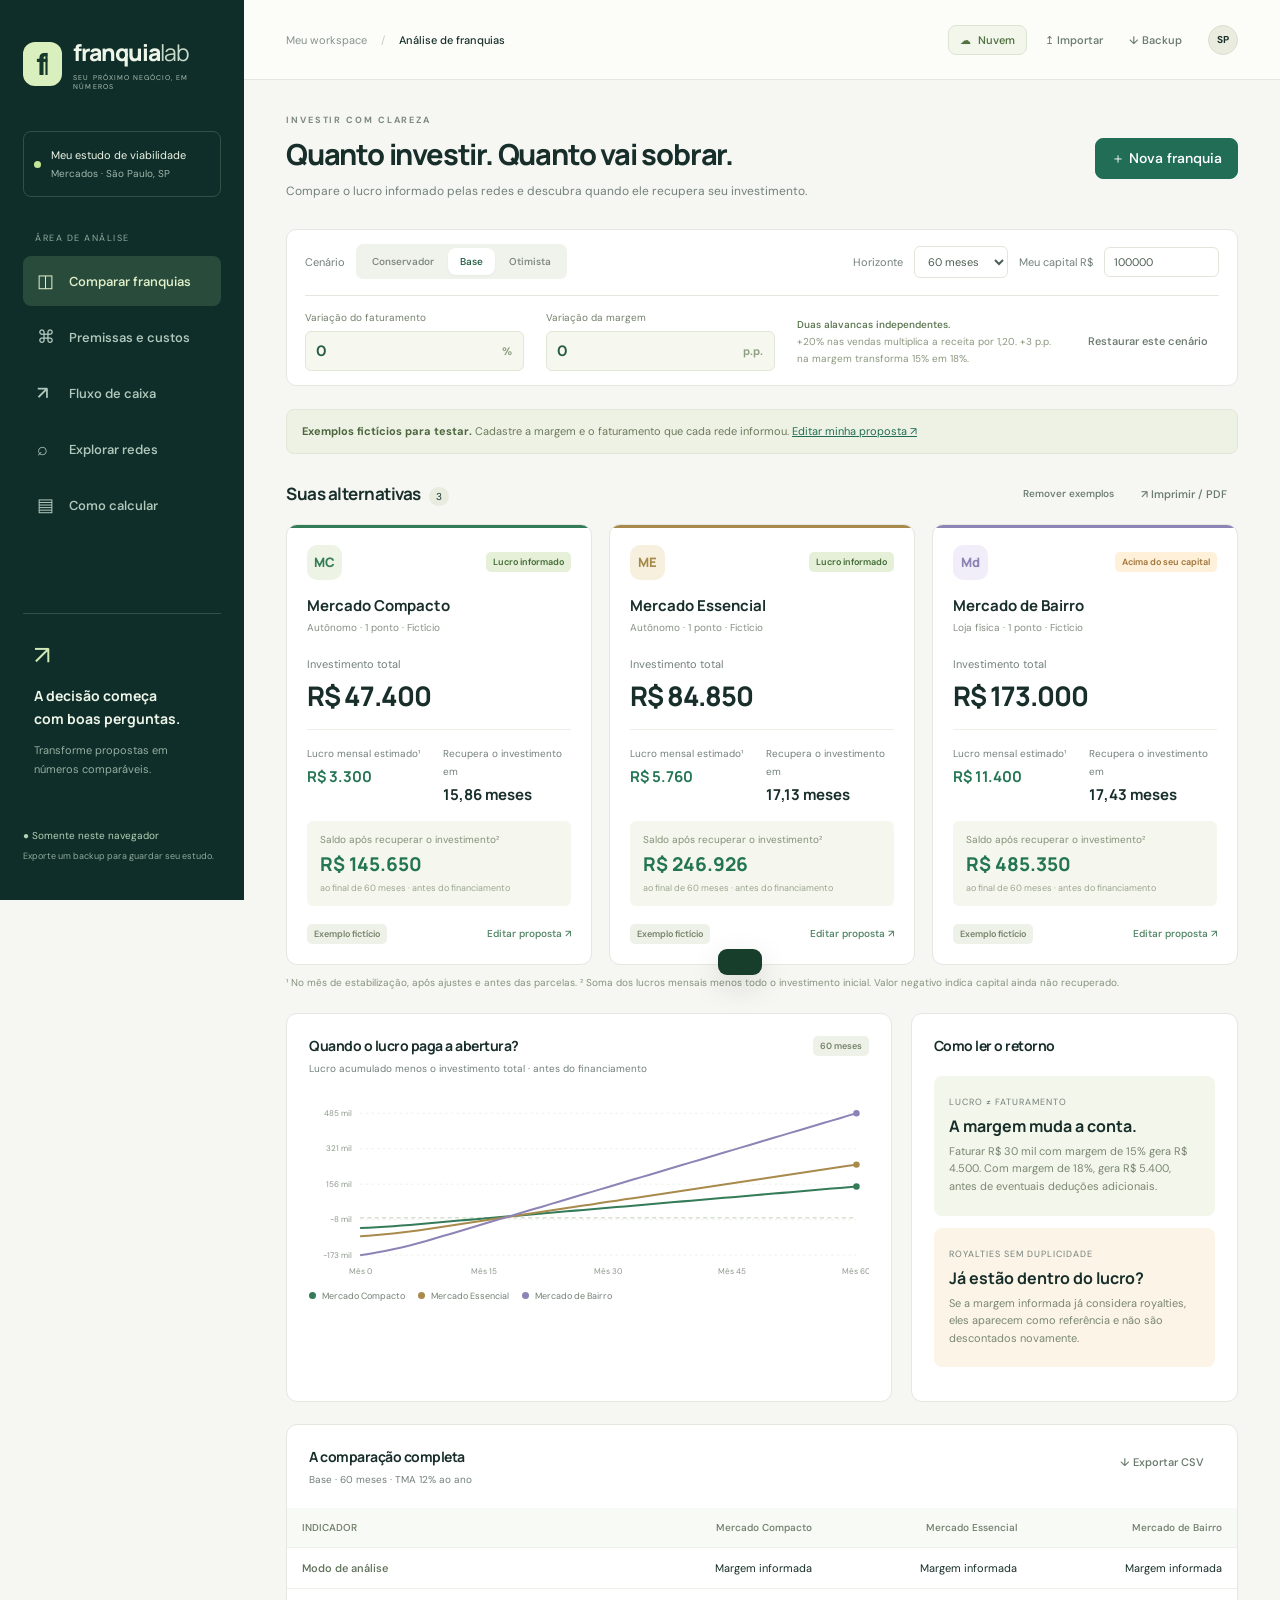
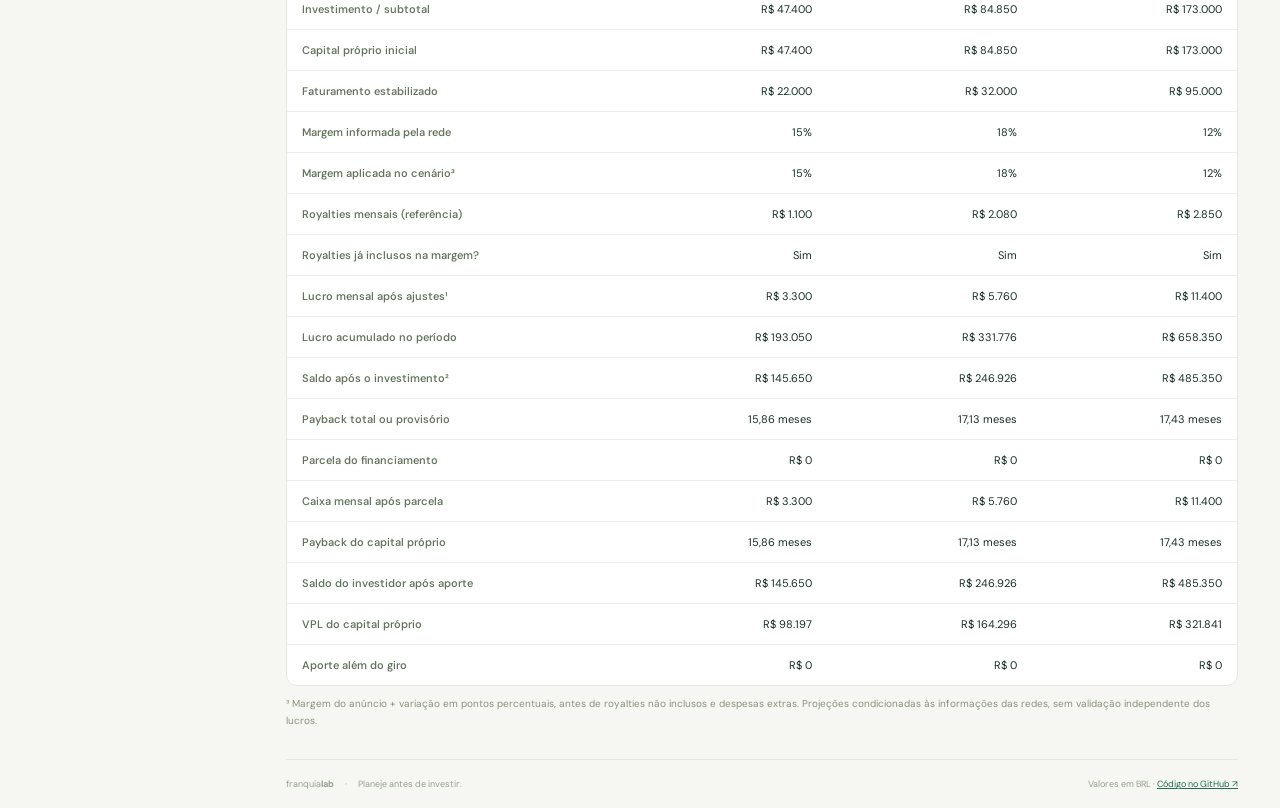
==== public/index.html @ fd600517 "Publica Franquia Lab com Pages nativo e nuvem integrada" ====
<!doctype html>
<html lang="pt-BR"><head><meta charset="utf-8"><meta name="viewport" content="width=device-width,initial-scale=1"><meta name="theme-color" content="#102c28"><meta name="description" content="Compare franquias de mercados, modele seus custos e projete o retorno do investimento."><title>Franquia Lab — Decida com números</title><link rel="stylesheet" href="style.css?v=ae1a8b8a9cb2"><link rel="stylesheet" href="cloud.css?v=9061703da3cc"></head>
<body><aside class="sidebar"><a class="brand" href="#" aria-label="Franquia Lab início"><span class="brand-icon">f<span>l</span></span><span>franquia<span class="light">lab</span><small>SEU PRÓXIMO NEGÓCIO, EM NÚMEROS</small></span></a><div class="workspace"><span class="location-dot"></span><div>Meu estudo de viabilidade<small>Mercados · São Paulo, SP</small></div></div><div class="nav-label">ÁREA DE ANÁLISE</div><nav id="nav"></nav><div class="side-bottom"><div class="side-note"><span>↗</span><strong>A decisão começa<br>com boas perguntas.</strong><p>Transforme propostas em números comparáveis.</p></div><span class="local-status">● Dados salvos neste navegador</span><small>Exporte um backup para guardar seu estudo.</small></div></aside>
<div class="main-wrap"><header class="topbar"><div><span class="crumb">Meu workspace</span><span class="slash">/</span><strong>Análise de franquias</strong></div><div class="top-actions"><button id="cloud-button" data-cloud-action="show" class="quiet cloud-button"><span class="cloud-dot">☁</span> Nuvem</button><button data-action="import" class="quiet">↥ Importar</button><button data-action="backup" class="quiet">↓ Backup</button><span class="avatar">SP</span></div></header><main><div id="app"></div><footer><span>franquia<strong>lab</strong> <span class="footer-dot">·</span> Planeje antes de investir.</span><span>Valores em BRL · <a href="https://github.com/Dcadv789/franquia-lab" target="_blank" rel="noopener noreferrer">Código no GitHub ↗</a></span></footer></main></div><div id="toast" role="status"></div><input type="file" id="import-file" accept="application/json,.json" hidden><dialog id="confirm-dialog"><h2 id="dialog-title"></h2><p id="dialog-message"></p><div class="button-row"><button id="cancel-dialog">Cancelar</button><button class="danger" id="accept-dialog">Confirmar</button></div></dialog><dialog id="cloud-dialog"></dialog><script src="model.js?v=4493755562d6"></script><script src="site-config.js?v=e72fd173c5f7"></script><script src="cloud-crypto.js?v=d595e5fbd946"></script><script src="cloud-store.js?v=f96e7a22bbcd"></script><script src="app.js?v=69f5114ef2f7"></script><script src="cloud-ui.js?v=51817f9fde6a"></script></body></html>
---- public/style.css ----
@import url('https://fonts.googleapis.com/css2?family=DM+Sans:wght@400;450;500;550;600;650;700&family=Manrope:wght@400;500;600;650;700;750;800&display=swap');
:root{--ink:#182e2a;--muted:#73807b;--green:#216d55;--mint:#d9efbe;--line:#e3e8e1;--paper:#f6f7f2;--red:#b24f40;--orange:#b38344;--purple:#8d83b5}*{box-sizing:border-box}body{margin:0;background:var(--paper);color:var(--ink);font:14px 'DM Sans',sans-serif}button,input,select,textarea{font:inherit}button,a,input,select,textarea{-webkit-tap-highlight-color:transparent}button{cursor:pointer;background:white;border:1px solid var(--line);padding:10px 15px;border-radius:8px;color:var(--ink);font-weight:550;transition:background .15s,transform .15s}button:hover{background:#eff3eb}button:active{transform:translateY(1px)}button:focus-visible,a:focus-visible,input:focus-visible,select:focus-visible,textarea:focus-visible{outline:3px solid #8dbda0;outline-offset:3px}a{color:var(--green)}.sidebar{position:fixed;inset:0 auto 0 0;width:244px;background:#102e29;color:#edf4e8;padding:36px 23px;display:flex;flex-direction:column;z-index:20}.brand{display:flex;align-items:center;gap:11px;color:inherit;text-decoration:none;font-family:Manrope,sans-serif;font-size:23px;font-weight:800;letter-spacing:-1px}.brand .light{font-weight:400;color:#c8dbca}.brand-icon{font-size:30px;background:var(--mint);color:#16392b;line-height:43px;text-align:center;width:42px;height:44px;border-radius:12px;letter-spacing:-5px;padding-right:4px}.brand-icon span{font-weight:400}.brand small{font:7px 'DM Sans',sans-serif;letter-spacing:1.05px;display:block;margin-top:5px;color:#aac2b6}.workspace{display:flex;gap:10px;align-items:center;border:1px solid #315046;padding:16px 10px;border-radius:8px;font-size:11px;margin:40px 0 35px}.workspace small{display:block;color:#9fb6ac;font-size:10px;margin-top:5px}.location-dot{background:#c3e797;border-radius:50%;width:7px;height:7px}.nav-label{font-size:9px;color:#90aca0;letter-spacing:1.5px;margin:0 12px 12px}nav{display:grid;gap:6px}nav button{background:transparent;border:0;color:#b1c8bc;text-align:left;display:flex;align-items:center;gap:12px;padding:13px 14px;font-size:13px}nav button.active{background:#284b3c;color:#e1f0c8}nav button:hover{background:#24473b}nav button span{font-size:18px;width:20px}.side-bottom{margin-top:auto}.side-note{border-top:1px solid #315046;padding:24px 11px}.side-note>span{display:block;font-size:26px;color:#d4eab6;margin-bottom:12px}.side-note strong{font-family:Manrope,sans-serif;line-height:1.65;font-size:14px}.side-note p{color:#94afa1;line-height:1.7;font-size:11px}.local-status{font-size:10px;color:#b5d2b6;display:block;margin-top:15px}.side-bottom>small{display:block;font-size:9px;color:#8eaa9b;line-height:1.7;margin-top:7px}.main-wrap{margin-left:244px}.topbar{height:80px;background:#fcfdf9;border-bottom:1px solid var(--line);display:flex;align-items:center;justify-content:space-between;padding:0 42px;font-size:11px}.crumb{color:#86918b}.slash{margin:0 14px;color:#c2cbc2}.topbar strong{font-weight:500}.top-actions{display:flex;gap:10px;align-items:center}.quiet{background:transparent;border:0;padding:8px;font-size:11px;color:#6b7b70}.avatar{margin-left:8px;background:#e9ecdf;border:1px solid #d9dfd0;border-radius:50%;width:30px;height:30px;display:grid;place-items:center;font-size:10px;font-weight:700}main{padding:34px 42px 18px;max-width:1600px;margin:auto}.eyebrow{text-transform:uppercase;letter-spacing:1.9px;font-size:9px;font-weight:700;color:#7c8a7e;margin-bottom:10px}.page-heading{display:flex;justify-content:space-between;align-items:center;gap:20px;margin-bottom:27px}h1{font:750 29px/1.25 Manrope,sans-serif;letter-spacing:-1.2px;margin:0 0 10px}h2{font:700 17px/1.4 Manrope,sans-serif;letter-spacing:-.5px;margin:0}h3{font:700 15px/1.4 Manrope,sans-serif;margin:0}p{line-height:1.65}.page-heading p{color:var(--muted);margin:0;font-size:12px}.primary{background:#216d55;color:white;border-color:#216d55}.primary:hover{background:#175940}.button-row{display:flex;gap:8px;align-items:center;flex-wrap:wrap}.small{font-size:11px;padding:8px 11px}.toolbar{display:flex;justify-content:space-between;align-items:center;padding:14px 18px;background:white;border:1px solid var(--line);border-radius:10px;gap:16px;margin-bottom:23px;flex-wrap:wrap}.toolbar-group{display:flex;align-items:center;gap:11px;font-size:11px}.label{color:var(--muted);font-size:11px}.segment{background:#f0f3ec;padding:4px;border-radius:7px;display:flex;gap:2px}.segment button{background:transparent;border:0;font-size:10px;padding:7px 12px;color:#7b867d}.segment button.active{background:white;color:#245e43;box-shadow:0 1px 3px #0000000a}.inline-input{border:1px solid #e0e6db;border-radius:6px;background:white;color:#4d5f54;padding:7px 9px;max-width:115px;font-size:11px}.section-title{display:flex;align-items:center;justify-content:space-between;gap:15px;margin:25px 0 15px}.section-title p{font-size:11px;color:var(--muted);margin:4px 0 0}.count{font:10px 'DM Sans',sans-serif;letter-spacing:0;background:#e7ecdf;border-radius:20px;padding:3px 7px;margin-left:6px}.badge{display:inline-flex;align-items:center;border-radius:5px;padding:4px 7px;font-size:9px;font-weight:600;background:#edf1e8;color:#768369;white-space:nowrap}.badge.good{background:#e6f0d9;color:#416a35}.badge.warn{background:#fff0da;color:#9f7439}.badge.bad{background:#f8e7e2;color:#a25042}.notice{padding:12px 15px;border:1px solid #e1e7d7;background:#eef2e5;color:#6c795a;font-size:11px;border-radius:8px;line-height:1.7;margin-bottom:20px}.notice strong{color:#4c663e}.notice.warning{background:#fff5e8;border-color:#eedcc4;color:#9e703b}.notice.error{background:#fff0eb;border-color:#edc5b8;color:#a4483a}.cards{display:grid;grid-template-columns:repeat(3,minmax(0,1fr));gap:17px}.franchise-card{background:white;border:1px solid var(--line);border-radius:11px;padding:20px;position:relative;overflow:hidden}.franchise-card:before{content:'';height:3px;background:var(--card-color);position:absolute;top:0;left:0;right:0}.card-top{display:flex;justify-content:space-between;gap:5px;align-items:center;margin-bottom:15px}.monogram{width:35px;height:35px;border-radius:10px;display:grid;place-items:center;background:var(--card-soft);color:var(--card-color);font:800 13px Manrope,sans-serif}.franchise-card h3{font-size:15px;overflow-wrap:anywhere}.subtle{font-size:10px;color:var(--muted)}.card-sub{margin:5px 0 20px;color:#879085;font-size:10px}.big-number{font:750 27px Manrope,sans-serif;letter-spacing:-1px;margin:5px 0 15px}.big-number small{font:11px 'DM Sans',sans-serif;letter-spacing:0;color:var(--muted)}.card-divider{border-top:1px solid #edf0e8;padding-top:13px;display:grid;grid-template-columns:1fr 1fr;gap:8px}.mini-value{font:700 15px Manrope,sans-serif;margin-top:5px}.positive{color:#247553}.negative{color:var(--red)}.card-foot{margin-top:18px;display:flex;align-items:center;justify-content:space-between}.edit-link{background:transparent;border:0;padding:0;color:#538666;font-size:10px}.dot{display:inline-block;width:7px;height:7px;border-radius:50%;margin-right:6px;background:var(--card-color)}.empty{background:white;border:1px dashed #c9d4bf;border-radius:12px;padding:50px;text-align:center}.empty p{color:var(--muted)}.dashboard-grid{display:grid;grid-template-columns:minmax(0,1.85fr) minmax(260px,1fr);gap:19px;margin-top:22px}.panel{background:white;border:1px solid var(--line);border-radius:11px;padding:22px;min-width:0}.panel-head{display:flex;align-items:flex-start;justify-content:space-between;margin-bottom:20px;gap:10px}.panel-head h2{font-size:14px}.panel-head p{font-size:10px;color:var(--muted);margin:5px 0 0}.legend{display:flex;gap:13px;flex-wrap:wrap;font-size:9px;margin-top:10px;color:#728074}.chart{width:100%;display:block;height:auto}.chart text{font-family:'DM Sans',sans-serif;fill:#8c978b;font-size:10px}.insight{background:#f3f6eb;border-radius:8px;padding:15px;margin-bottom:12px}.insight .label{font-size:9px;letter-spacing:1px;text-transform:uppercase}.insight strong{display:block;font:700 16px Manrope,sans-serif;margin:6px 0}.insight p{font-size:11px;color:#7a8772;line-height:1.6;margin:5px 0}.insight.orange{background:#fbf4e7}.table-wrap{overflow:auto}table{border-collapse:collapse;width:100%;font-size:11px;white-space:nowrap}th,td{text-align:right;border-bottom:1px solid #ecf0e8;padding:13px 15px}th:first-child,td:first-child{text-align:left}th{font-size:10px;color:#73816f;font-weight:550;background:#f8faf5}tbody tr:last-child td{border-bottom:0}td.metric{font-weight:550;color:#62735c}.cell-emphasis{font-weight:700;color:#28734f}.comparison-panel{padding:0;overflow:hidden;margin-top:22px}.comparison-panel .panel-head{padding:22px 22px 0}footer{border-top:1px solid var(--line);margin-top:30px;padding-top:18px;display:flex;justify-content:space-between;color:#94a08e;font-size:9px}.footer-dot{margin:0 9px}.analysis-select{display:flex;align-items:center;gap:15px;margin-bottom:20px}.analysis-select select{min-width:230px}.select{border:1px solid var(--line);padding:10px 12px;border-radius:7px;color:#3a5946;background:white}.editor-grid{display:grid;grid-template-columns:minmax(0,1fr) 280px;gap:22px;align-items:start}.forms{display:grid;gap:18px}.form-panel .panel-head{margin-bottom:18px}.step-number{background:#eaf0e1;color:#6c805c;padding:5px 8px;border-radius:5px;font-size:10px;margin-right:9px}.fields{display:grid;grid-template-columns:repeat(2,minmax(0,1fr));gap:17px 20px}.field{display:block;font-size:11px;color:#64735e;min-width:0}.field>span{display:block;margin-bottom:7px}.field input,.field select,.field textarea{width:100%;background:#fcfdf9;border:1px solid #dfe6d8;border-radius:6px;padding:10px 12px;color:#2e4834;min-width:0}.field input:focus,.field textarea:focus{border-color:#72a27a;outline:2px solid #dbedce}.field small{display:block;color:#9aa28f;font-size:9px;margin-top:5px;line-height:1.6}.field.full{grid-column:1/-1}.field textarea{min-height:80px;resize:vertical}.readout{display:flex;justify-content:space-between;font-size:11px;padding:15px 0;border-bottom:1px solid #ecf0e7;gap:10px}.readout strong{text-align:right}.sticky{position:sticky;top:20px}.summary-title{font:700 15px Manrope,sans-serif;margin-bottom:7px}.summary-total{font:750 28px Manrope,sans-serif;margin:10px 0 15px;letter-spacing:-1px}.summary-note{font-size:10px;color:#8b9683;line-height:1.7}.summary-actions{margin-top:15px;display:grid;gap:9px}.danger{background:#fff6f1;color:#a8503f;border-color:#ecd6ca}.extra-row{display:grid;grid-template-columns:1fr 100px 100px 35px;gap:7px;margin-bottom:10px}.extra-row input,.extra-row select{min-width:0;border:1px solid var(--line);border-radius:5px;padding:8px;font-size:11px}.extra-row button{padding:4px}.kpi-grid{display:grid;grid-template-columns:repeat(4,minmax(0,1fr));gap:14px;margin-bottom:20px}.kpi-grid .panel{padding:18px}.kpi-value{font:750 22px Manrope,sans-serif;letter-spacing:-.8px;margin-top:10px}.kpi-grid p{font-size:10px;color:var(--muted);margin-bottom:0}.heatmap td{text-align:center;font-weight:600}.heatmap th{text-align:center}.heatmap td.good{background:#e6f0db;color:#386c42}.heatmap td.bad{background:#f8e9e1;color:#a55b46}.heatmap td.mid{background:#f5f1df;color:#8f8053}.source-grid{display:grid;grid-template-columns:repeat(3,minmax(0,1fr));gap:18px}.source-card{display:flex;flex-direction:column}.source-card p{font-size:12px;color:#7c8774}.source-value{font:750 25px Manrope,sans-serif;margin-top:20px}.source-card a{font-size:11px;margin:15px 0;display:inline-block}.source-card button{margin-top:auto}.method-grid{display:grid;grid-template-columns:1fr 1fr;gap:18px}.method-grid p,.method-grid li{font-size:12px;color:#778370;line-height:1.9}.method-grid ul{padding-left:20px}.formula{background:#f2f5eb;padding:13px;font-size:11px;color:#527144;border-radius:7px;line-height:1.8}.check-list{display:grid;gap:12px}.check-list label{font-size:12px;color:#6b7b61;display:flex;align-items:flex-start;gap:10px;line-height:1.8}.check-list input{accent-color:var(--green);margin-top:4px}#toast{position:fixed;bottom:25px;left:calc(50% + 100px);transform:translateX(-50%) translateY(100px);background:#163e2b;color:white;box-shadow:0 10px 30px #0002;padding:13px 22px;border-radius:9px;font-size:12px;transition:transform .2s;z-index:100;max-width:85vw}#toast.show{transform:translateX(-50%) translateY(0)}dialog{max-width:450px;width:calc(100% - 40px);border:1px solid var(--line);border-radius:12px;padding:25px;background:#fcfdf8;color:var(--ink)}dialog::backdrop{background:#10291f66}dialog p{font-size:13px;color:#7b8973}dialog .button-row{justify-content:flex-end;margin-top:24px}.print-only{display:none}.scroll-note{font-size:10px;color:#87927d}.hint-link{text-decoration:none;font-size:10px;color:#7f8e75}.cash-table{max-height:600px;overflow:auto}.cash-table thead{position:sticky;top:0}.remove-demo{font-size:10px;white-space:nowrap}.saving-warning{position:fixed;top:0;left:244px;right:0;background:#fff0dd;padding:7px;text-align:center;font-size:11px;z-index:50}
@media(min-width:1500px){.cards{grid-template-columns:repeat(auto-fit,minmax(260px,1fr))}}@media(max-width:1200px){.sidebar{width:205px;padding:30px 18px}.brand{font-size:20px}.brand small{font-size:6px}.main-wrap{margin-left:205px}main{padding:28px}.topbar{padding:0 28px}.editor-grid{grid-template-columns:minmax(0,1fr) 245px}.dashboard-grid{grid-template-columns:1.6fr 1fr}.franchise-card{padding:16px}.big-number{font-size:23px}.toolbar-group{gap:7px}.cards{gap:12px}.saving-warning{left:205px}}@media(max-width:1000px){.sidebar{width:75px;padding:30px 13px}.brand>span:last-child,.workspace,.nav-label,.side-bottom{display:none}.brand-icon{width:45px}.sidebar nav{margin-top:40px}.sidebar nav button{font-size:0;padding:13px}.sidebar nav button span{font-size:20px}.main-wrap{margin-left:75px}.dashboard-grid{grid-template-columns:1fr}.insights-grid{display:grid;grid-template-columns:1fr 1fr;gap:15px}.insight{margin:0}.editor-grid{grid-template-columns:1fr}.sticky{position:static;order:-1}.sticky .readout,.sticky .summary-note{display:none}.sticky .summary-actions{display:flex}.source-grid{grid-template-columns:1fr 1fr}#toast{left:50%}.saving-warning{left:75px}}@media(max-width:700px){.sidebar{position:static;width:auto;height:auto;padding:16px 20px;flex-direction:row;align-items:center;justify-content:space-between}.brand>span:last-child{display:block;font-size:18px}.brand small{display:none}.brand-icon{width:31px;height:33px;line-height:33px;border-radius:9px;font-size:25px}.sidebar nav{margin:0;display:flex;gap:2px}.sidebar nav button{padding:9px}.sidebar nav button span{font-size:18px}.main-wrap{margin:0}.topbar{height:55px;padding:0 20px}.topbar .crumb,.topbar .slash{display:none}.avatar{display:none}main{padding:25px 18px 18px}.page-heading{align-items:flex-start;gap:12px;margin-bottom:22px}h1{font-size:24px}.page-heading p{font-size:11px;max-width:280px}.page-heading .primary{font-size:0;padding:12px}.page-heading .primary span{font-size:19px}.cards{grid-template-columns:1fr}.franchise-card{padding:20px}.big-number{font-size:27px}.toolbar{padding:12px}.toolbar-group{flex-wrap:wrap}.toolbar-group:last-child{gap:8px}.toolbar-group .label{font-size:10px}.segment button{font-size:10px;padding:7px 9px}.insights-grid,.source-grid,.method-grid{grid-template-columns:1fr}.kpi-grid{grid-template-columns:1fr 1fr}.kpi-value{font-size:20px}.panel{padding:18px}.fields{gap:16px 12px}.field{font-size:10px}.field input,.field select{padding:10px;font-size:12px}.analysis-select{align-items:flex-start;flex-direction:column}.analysis-select select{width:100%}.extra-row{grid-template-columns:1fr 70px 85px 30px;gap:4px}.extra-row input,.extra-row select{font-size:10px;padding:6px}footer{gap:15px;font-size:8px}.top-actions{gap:3px}.top-actions button{font-size:10px}.saving-warning{left:0}.section-title h2{font-size:15px}.remove-demo{font-size:9px;padding:7px}.scroll-note{font-size:9px}.notice{font-size:10px}}
@media(max-width:700px){.sidebar{flex-wrap:wrap;gap:12px}.sidebar nav{flex-wrap:wrap;justify-content:space-between;flex:1 0 100%;min-width:190px}.section-title{flex-wrap:wrap}.analysis-select{min-width:0}}
.scenario-controls{flex:1 0 100%;display:flex;align-items:center;gap:22px;padding-top:15px;border-top:1px solid var(--line)}.scenario-number{font-size:10px;color:#73816b;min-width:150px}.scenario-number>span{display:block;margin-bottom:7px}.scenario-number>div{display:flex;align-items:center;background:#f6f8f0;border:1px solid #dfe7d6;border-radius:6px;overflow:hidden}.scenario-number input{font-size:15px;font-weight:650;color:#285c40;border:0;padding:9px 10px;background:transparent;min-width:0;width:100%}.scenario-number b{font-size:11px;padding-right:11px;white-space:nowrap;color:#90a083}.scenario-explainer{flex:1;line-height:1.7;font-size:10px;color:#8b977e}.scenario-explainer strong{display:block;color:#5c7650;font-weight:550}.scenario-explainer span{display:block;max-width:390px}.mode-choice{display:flex;align-items:center;justify-content:space-between;gap:20px;padding:21px 24px;margin-bottom:22px;border-radius:11px;border:1px solid #dbe5ce;background:#eef3e5}.mode-choice .eyebrow{font-size:8px;margin-bottom:7px}.mode-choice h2{font-size:15px}.mode-options{display:flex;gap:9px}.mode-options button{text-align:left;background:#f8faf5;padding:13px 16px;border:1px solid #dce5d0;min-width:190px}.mode-options button strong{display:block;font-size:12px;font-weight:650}.mode-options button span{display:block;font-size:10px;color:#8a987f;margin-top:6px}.mode-options button.selected{background:white;border-color:#6f9a6a;box-shadow:0 0 0 1px #6f9a6a}.mode-options button.selected strong{color:#30734a}.profit-strip{margin-top:16px;padding:12px 13px;background:#f5f7ef;border-radius:6px;display:flex;flex-direction:column;gap:5px}.profit-strip>span{font-size:10px;color:#839076}.profit-strip strong{font:750 19px Manrope,sans-serif}.profit-strip small{font-size:9px;color:#9ca58f}.advanced summary{cursor:pointer;list-style:none;font-size:12px;font-weight:650;color:#5a7650}.advanced summary:after{content:'＋';float:right;font-size:16px;color:#9caf85}.advanced[open] summary{margin-bottom:20px}.advanced[open] summary:after{content:'−'}.advanced:focus-within{border-color:#acbf97}.profit-kpis .kpi-value{overflow-wrap:anywhere}.profit-kpis .label{display:block;min-height:28px}
@media(max-width:1200px){.mode-choice{flex-direction:column;align-items:stretch}.mode-options button{flex:1}.scenario-controls{gap:15px;flex-wrap:wrap}.scenario-explainer{min-width:150px}.scenario-number{flex:1;max-width:200px}.scenario-controls>.quiet{margin-left:auto}}
@media(max-width:700px){.mode-options{flex-direction:column}.mode-options button{min-width:0}.mode-choice{padding:17px}.scenario-explainer{flex-basis:100%;order:3}.scenario-controls>.quiet{order:4}.scenario-number{min-width:0;max-width:none;flex:1 0 40%}.profit-kpis .kpi-value{font-size:19px}.profit-kpis .label{min-height:32px}.scenario-controls{gap:12px}.scenario-number input{padding:9px}.scenario-number>span{font-size:9px}}
@media print{body{background:white;font-size:11px}.sidebar,.topbar,button,.toolbar,.analysis-select,footer,.saving-warning,.mode-choice{display:none!important}.main-wrap{margin:0}main{padding:0;max-width:none}.cards{grid-template-columns:repeat(3,1fr)}.panel,.franchise-card{break-inside:avoid}.dashboard-grid{grid-template-columns:1fr 1fr}.page-heading{margin-bottom:15px}.print-only{display:block}.table-wrap,.cash-table{overflow:visible;max-height:none}th,td{padding:8px}.page-heading p{color:#333}*{print-color-adjust:exact;-webkit-print-color-adjust:exact}@page{size:A4 landscape;margin:12mm}}
.proposal-notes{margin-bottom:20px}
---- public/cloud.css ----
#cloud-dialog{max-width:575px;max-height:90dvh;overflow:auto;padding:27px}#cloud-dialog .eyebrow{font-size:8px}.cloud-heading{display:flex;gap:12px;align-items:center;justify-content:space-between;margin-bottom:20px}.cloud-heading h2{font-size:21px}.cloud-heading>button{font-size:24px;padding:0 6px}.cloud-status-box{background:#eef4e5;border:1px solid #dde7ce;padding:15px;border-radius:9px;margin-bottom:20px}.cloud-status-box strong{font-size:12px;font-weight:600;line-height:1.7;display:block}.cloud-status-box small{display:block;font-size:10px;color:#859378;margin-top:6px}.cloud-help{font-size:11px;color:#7f8e72;line-height:1.8;margin:12px 0}.cloud-actions{display:flex;gap:10px;flex-wrap:wrap;margin-top:17px}.cloud-actions .notice{flex-basis:100%;margin:0}.cloud-actions button{font-size:11px}.cloud-divider{border-top:1px solid var(--line);margin:22px 0}.cloud-button{border:1px solid #dce5d1;background:#f2f6eb;padding:7px 11px;color:#537143}.cloud-button[data-status="synced"]{color:#28734f;border-color:#c5dec4}.cloud-button[data-status="conflict"],.cloud-button[data-status="error"]{color:#a16a36;border-color:#e4cfaa}.cloud-dot{margin-right:4px}#cloud-current-code{font-family:monospace;font-size:12px;letter-spacing:.4px}button:disabled{opacity:.5;cursor:wait}.cloud-actions button.quiet:disabled{cursor:wait}
@media(max-width:700px){.topbar{padding:0 16px}.topbar strong{font-size:10px}.top-actions .quiet{padding:6px;font-size:9px}.cloud-button{padding:6px 8px!important}.cloud-dot{margin-right:2px}#cloud-dialog{padding:20px}.cloud-heading h2{font-size:19px}.cloud-actions{flex-direction:column}.cloud-actions button{text-align:center}}
@media print{#cloud-dialog,.cloud-button{display:none!important}}
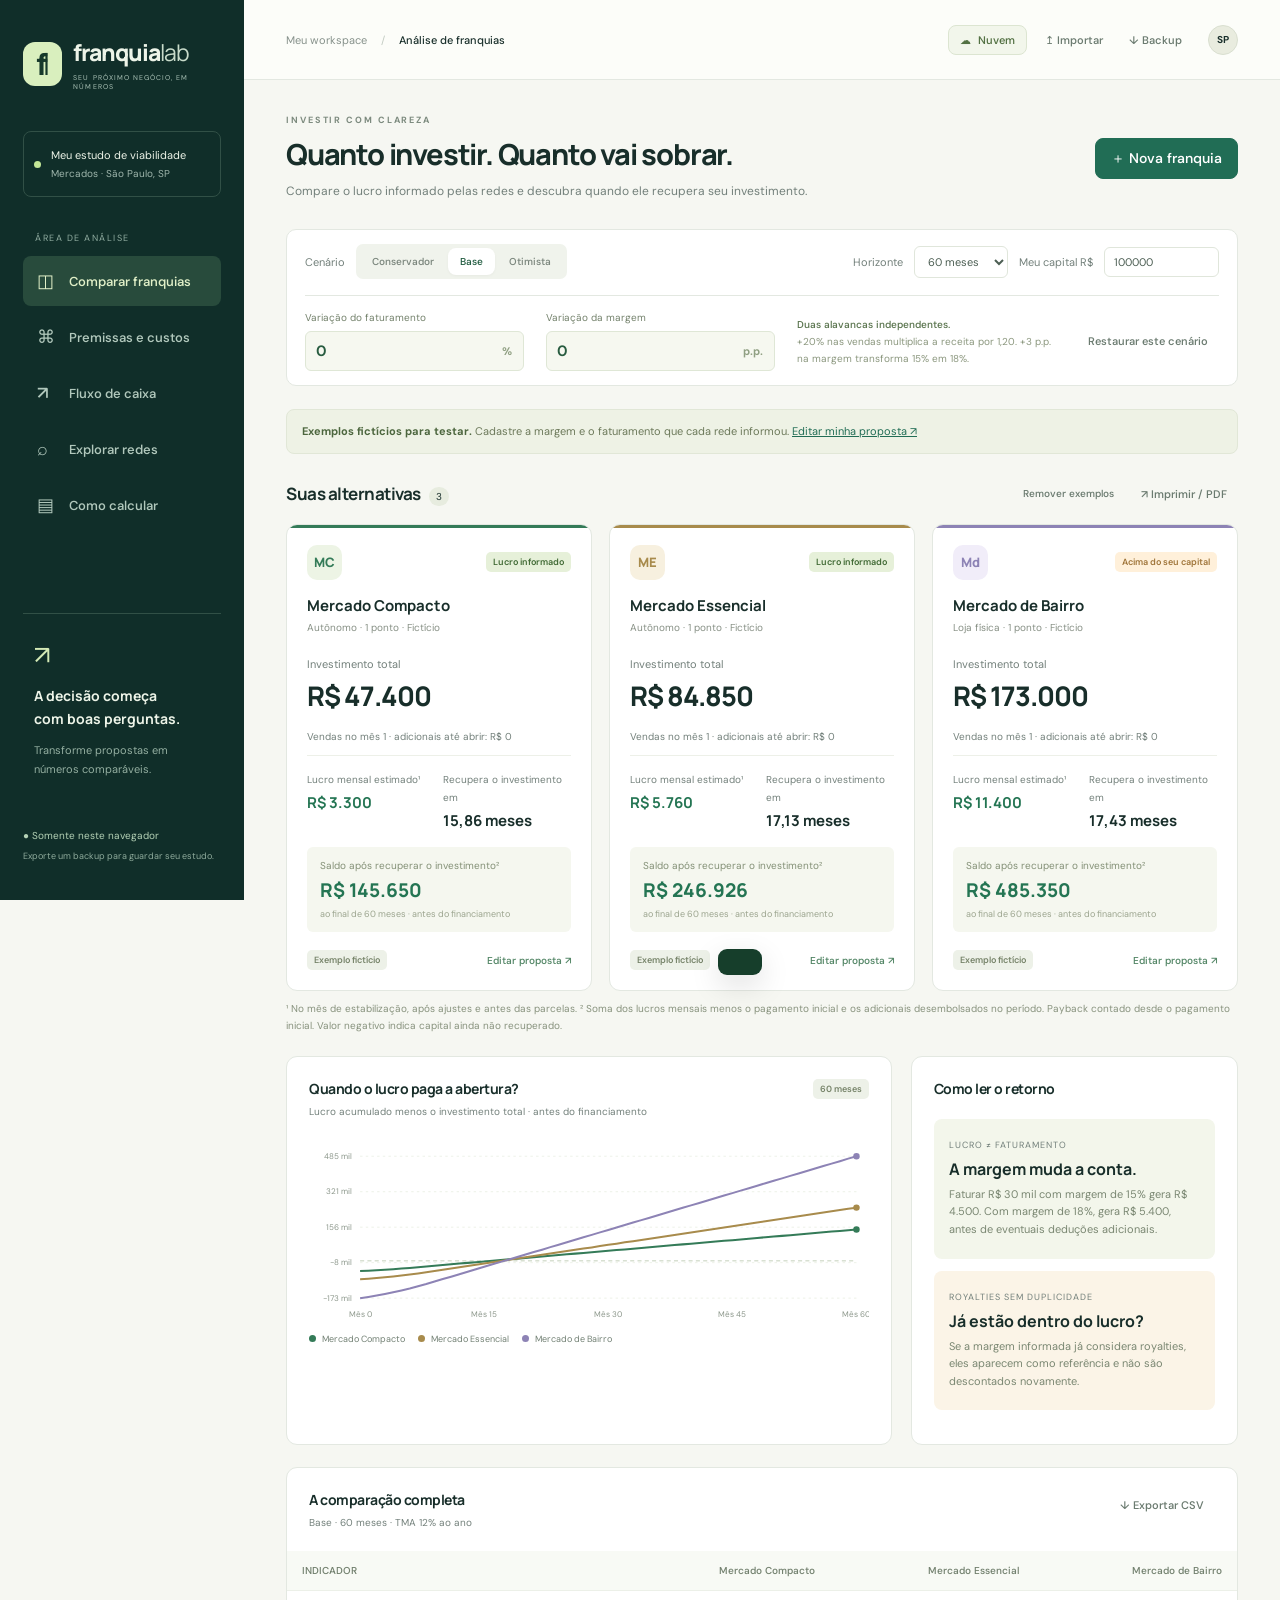
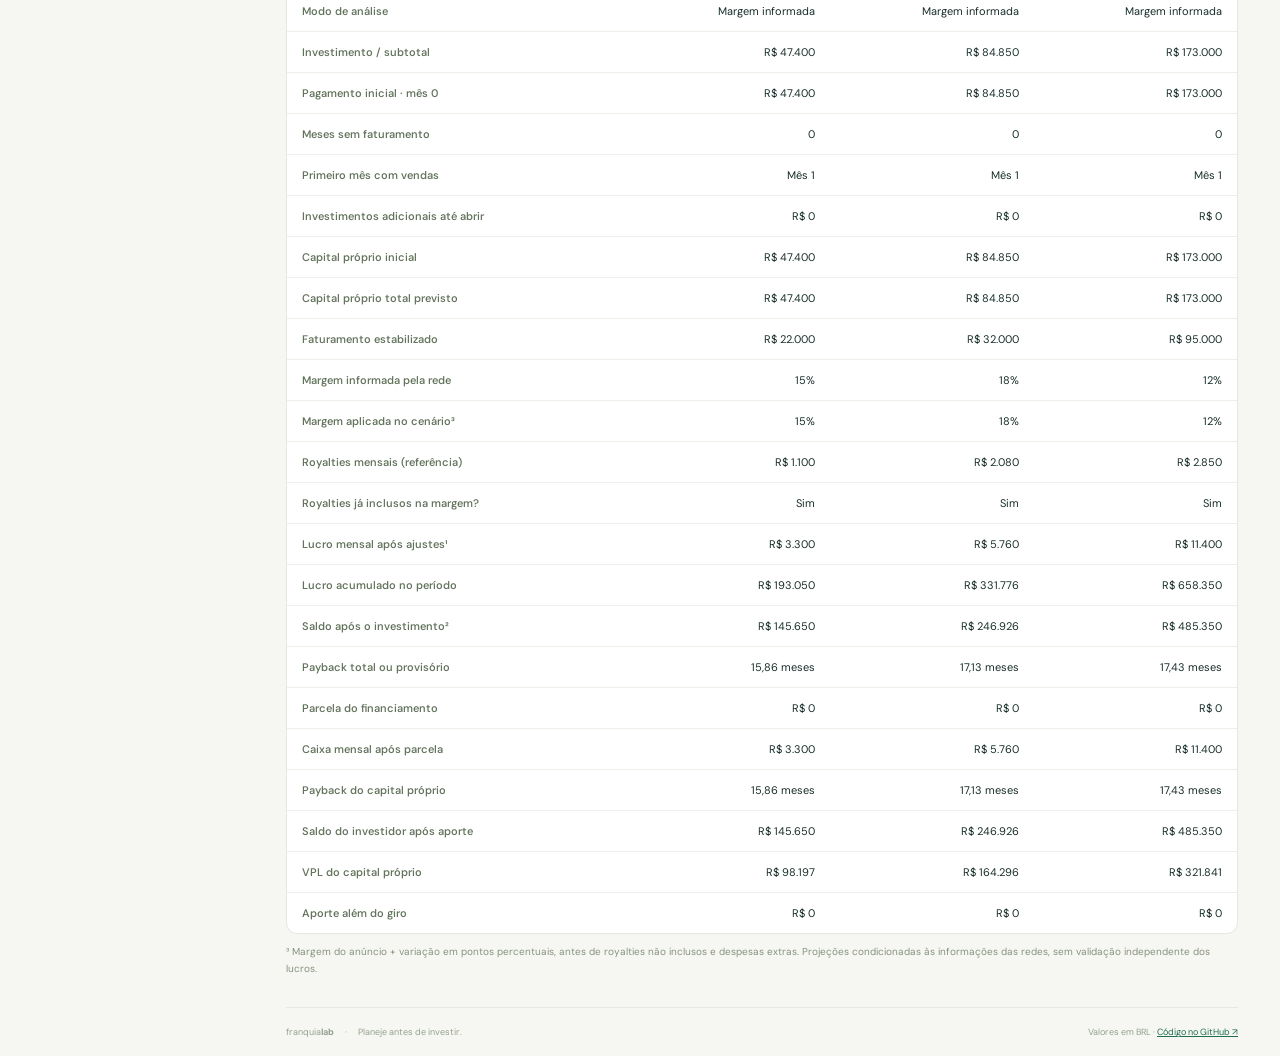
==== commit d5290452: "Inclui espera ate faturar e aportes antes da operacao" ====
--- a/public/index.html
+++ b/public/index.html
@@ -1,4 +1,4 @@
 <!doctype html>
-<html lang="pt-BR"><head><meta charset="utf-8"><meta name="viewport" content="width=device-width,initial-scale=1"><meta name="theme-color" content="#102c28"><meta name="description" content="Compare franquias de mercados, modele seus custos e projete o retorno do investimento."><title>Franquia Lab — Decida com números</title><link rel="stylesheet" href="style.css?v=ae1a8b8a9cb2"><link rel="stylesheet" href="cloud.css?v=9061703da3cc"></head>
+<html lang="pt-BR"><head><meta charset="utf-8"><meta name="viewport" content="width=device-width,initial-scale=1"><meta name="theme-color" content="#102c28"><meta name="description" content="Compare franquias de mercados, modele seus custos e projete o retorno do investimento."><title>Franquia Lab — Decida com números</title><link rel="stylesheet" href="style.css?v=a06110dacb1d"><link rel="stylesheet" href="cloud.css?v=9061703da3cc"></head>
 <body><aside class="sidebar"><a class="brand" href="#" aria-label="Franquia Lab início"><span class="brand-icon">f<span>l</span></span><span>franquia<span class="light">lab</span><small>SEU PRÓXIMO NEGÓCIO, EM NÚMEROS</small></span></a><div class="workspace"><span class="location-dot"></span><div>Meu estudo de viabilidade<small>Mercados · São Paulo, SP</small></div></div><div class="nav-label">ÁREA DE ANÁLISE</div><nav id="nav"></nav><div class="side-bottom"><div class="side-note"><span>↗</span><strong>A decisão começa<br>com boas perguntas.</strong><p>Transforme propostas em números comparáveis.</p></div><span class="local-status">● Dados salvos neste navegador</span><small>Exporte um backup para guardar seu estudo.</small></div></aside>
-<div class="main-wrap"><header class="topbar"><div><span class="crumb">Meu workspace</span><span class="slash">/</span><strong>Análise de franquias</strong></div><div class="top-actions"><button id="cloud-button" data-cloud-action="show" class="quiet cloud-button"><span class="cloud-dot">☁</span> Nuvem</button><button data-action="import" class="quiet">↥ Importar</button><button data-action="backup" class="quiet">↓ Backup</button><span class="avatar">SP</span></div></header><main><div id="app"></div><footer><span>franquia<strong>lab</strong> <span class="footer-dot">·</span> Planeje antes de investir.</span><span>Valores em BRL · <a href="https://github.com/Dcadv789/franquia-lab" target="_blank" rel="noopener noreferrer">Código no GitHub ↗</a></span></footer></main></div><div id="toast" role="status"></div><input type="file" id="import-file" accept="application/json,.json" hidden><dialog id="confirm-dialog"><h2 id="dialog-title"></h2><p id="dialog-message"></p><div class="button-row"><button id="cancel-dialog">Cancelar</button><button class="danger" id="accept-dialog">Confirmar</button></div></dialog><dialog id="cloud-dialog"></dialog><script src="model.js?v=4493755562d6"></script><script src="site-config.js?v=e72fd173c5f7"></script><script src="cloud-crypto.js?v=d595e5fbd946"></script><script src="cloud-store.js?v=f96e7a22bbcd"></script><script src="app.js?v=69f5114ef2f7"></script><script src="cloud-ui.js?v=51817f9fde6a"></script></body></html>
+<div class="main-wrap"><header class="topbar"><div><span class="crumb">Meu workspace</span><span class="slash">/</span><strong>Análise de franquias</strong></div><div class="top-actions"><button id="cloud-button" data-cloud-action="show" class="quiet cloud-button"><span class="cloud-dot">☁</span> Nuvem</button><button data-action="import" class="quiet">↥ Importar</button><button data-action="backup" class="quiet">↓ Backup</button><span class="avatar">SP</span></div></header><main><div id="app"></div><footer><span>franquia<strong>lab</strong> <span class="footer-dot">·</span> Planeje antes de investir.</span><span>Valores em BRL · <a href="https://github.com/Dcadv789/franquia-lab" target="_blank" rel="noopener noreferrer">Código no GitHub ↗</a></span></footer></main></div><div id="toast" role="status"></div><input type="file" id="import-file" accept="application/json,.json" hidden><dialog id="confirm-dialog"><h2 id="dialog-title"></h2><p id="dialog-message"></p><div class="button-row"><button id="cancel-dialog">Cancelar</button><button class="danger" id="accept-dialog">Confirmar</button></div></dialog><dialog id="cloud-dialog"></dialog><script src="model.js?v=de89d66fa90e"></script><script src="site-config.js?v=e72fd173c5f7"></script><script src="cloud-crypto.js?v=d595e5fbd946"></script><script src="cloud-store.js?v=f96e7a22bbcd"></script><script src="app.js?v=7538e14ecd78"></script><script src="cloud-ui.js?v=51817f9fde6a"></script></body></html>
--- a/public/style.css
+++ b/public/style.css
@@ -7,3 +7,4 @@
 @media(max-width:700px){.mode-options{flex-direction:column}.mode-options button{min-width:0}.mode-choice{padding:17px}.scenario-explainer{flex-basis:100%;order:3}.scenario-controls>.quiet{order:4}.scenario-number{min-width:0;max-width:none;flex:1 0 40%}.profit-kpis .kpi-value{font-size:19px}.profit-kpis .label{min-height:32px}.scenario-controls{gap:12px}.scenario-number input{padding:9px}.scenario-number>span{font-size:9px}}
 @media print{body{background:white;font-size:11px}.sidebar,.topbar,button,.toolbar,.analysis-select,footer,.saving-warning,.mode-choice{display:none!important}.main-wrap{margin:0}main{padding:0;max-width:none}.cards{grid-template-columns:repeat(3,1fr)}.panel,.franchise-card{break-inside:avoid}.dashboard-grid{grid-template-columns:1fr 1fr}.page-heading{margin-bottom:15px}.print-only{display:block}.table-wrap,.cash-table{overflow:visible;max-height:none}th,td{padding:8px}.page-heading p{color:#333}*{print-color-adjust:exact;-webkit-print-color-adjust:exact}@page{size:A4 landscape;margin:12mm}}
 .proposal-notes{margin-bottom:20px}
+.opening-schedule>.label{display:block;margin-bottom:10px}.opening-row{display:grid;grid-template-columns:minmax(120px,1.5fr) minmax(85px,1fr) minmax(90px,1fr) 32px;gap:9px;align-items:end;margin-bottom:12px}.opening-row label>span{display:block;font-size:10px;color:var(--muted);margin-bottom:6px}.opening-row input,.opening-row select{width:100%;min-width:0;border:1px solid var(--line);border-radius:6px;padding:10px;background:#fcfdf9;color:var(--ink)}.opening-row button{padding:10px 0}.preopening-month td{background:#fbf4e7}button:disabled{opacity:.5;cursor:default}@media(max-width:700px){.opening-row{grid-template-columns:1fr 1fr 32px}.opening-row label:first-child{grid-column:1/-1}.opening-row label>span{font-size:9px}.opening-row input,.opening-row select{padding:9px}}
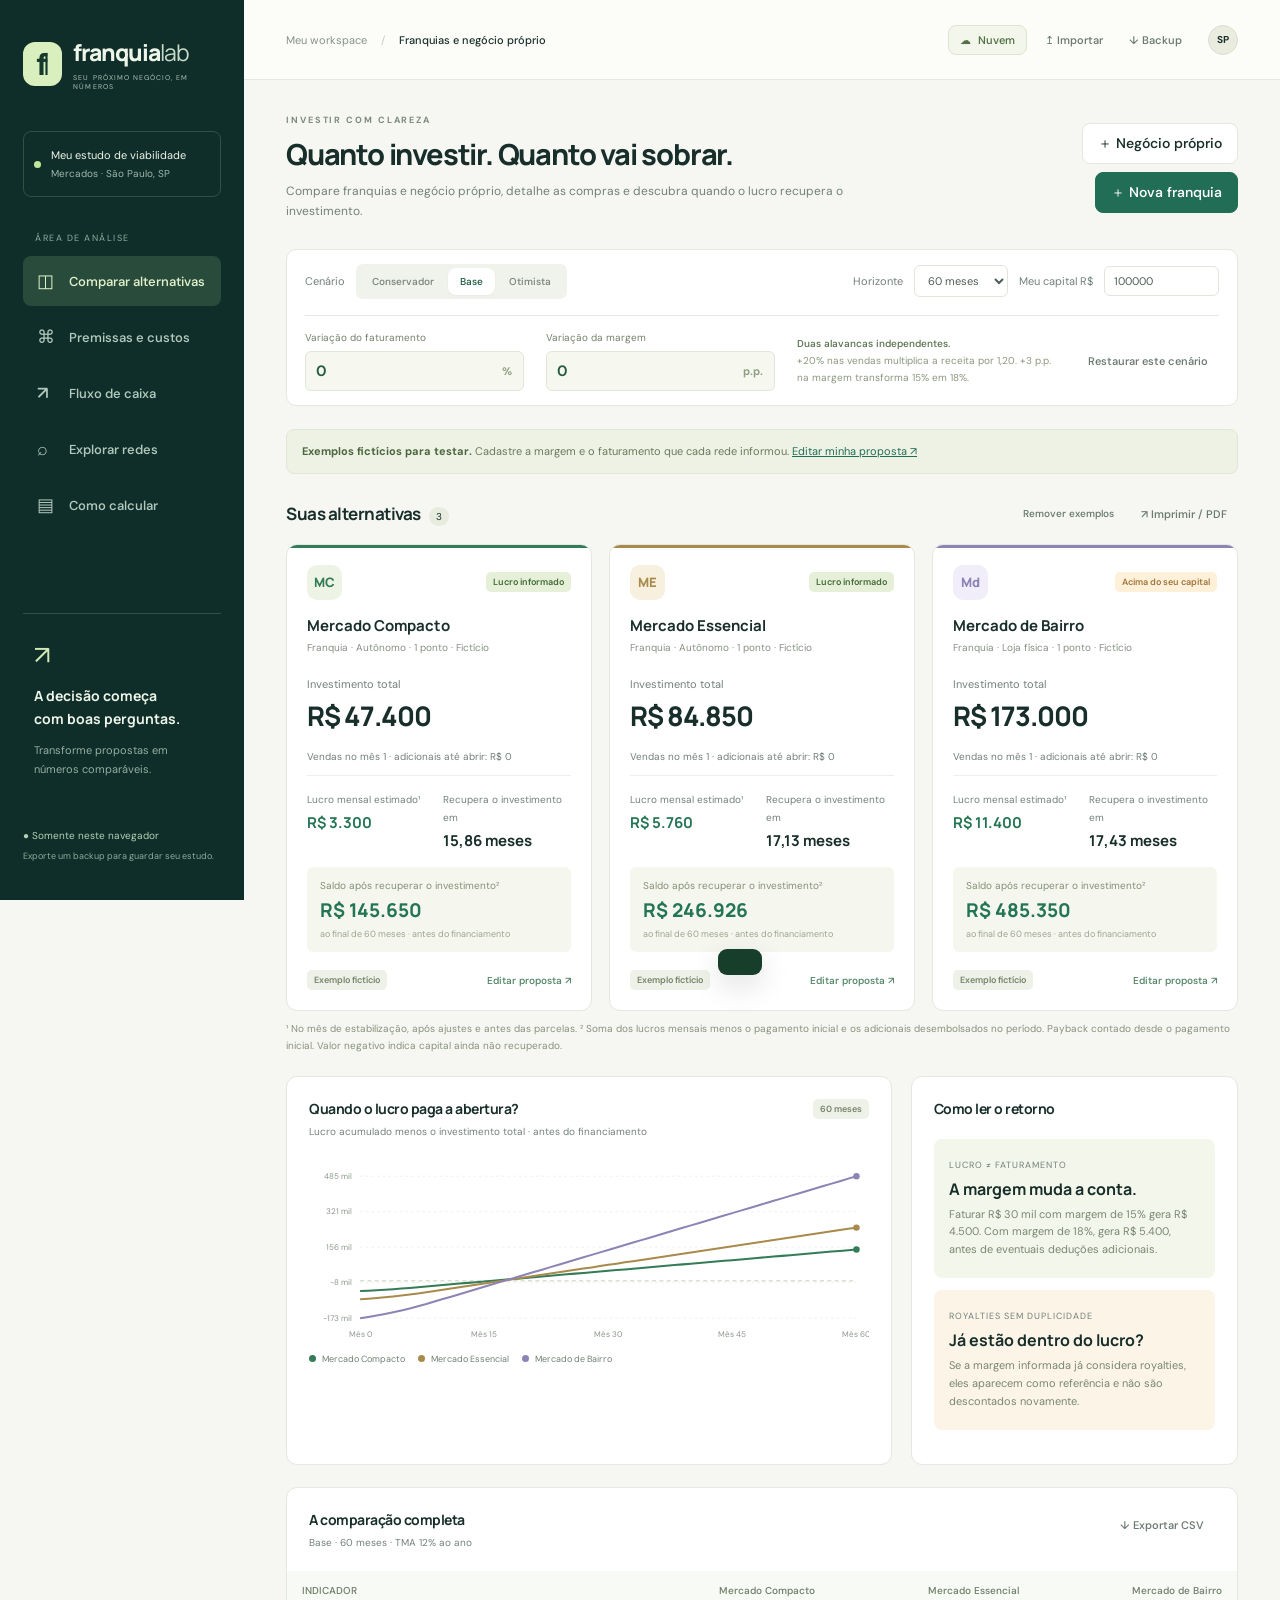
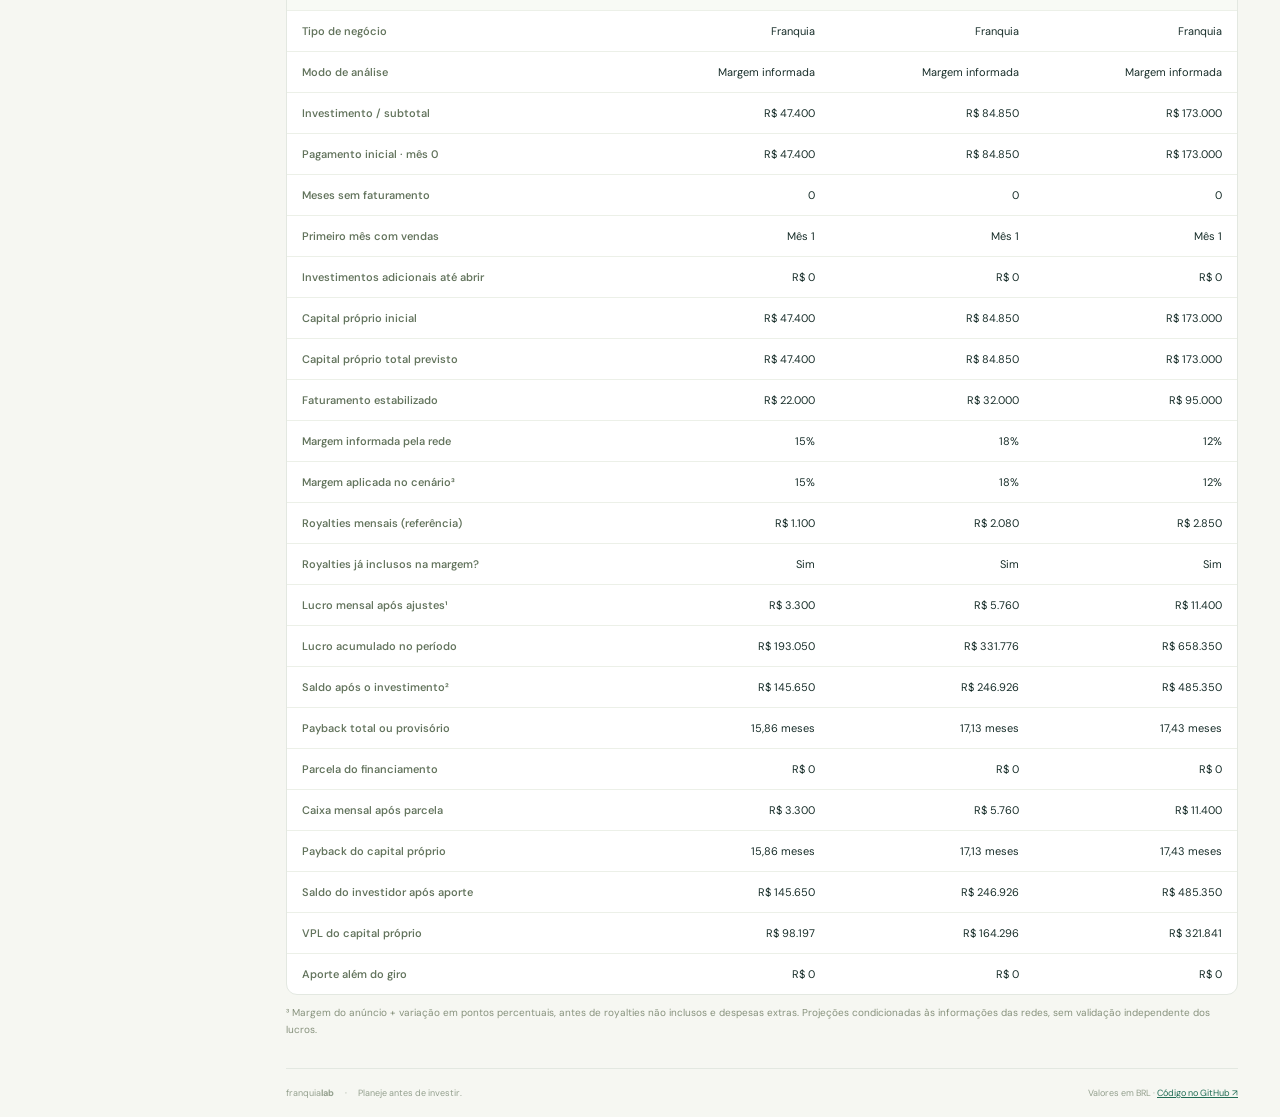
==== commit ab73cfca: "Detalha compras e compara franquias com negocio proprio" ====
--- a/public/index.html
+++ b/public/index.html
@@ -1,4 +1,4 @@
 <!doctype html>
-<html lang="pt-BR"><head><meta charset="utf-8"><meta name="viewport" content="width=device-width,initial-scale=1"><meta name="theme-color" content="#102c28"><meta name="description" content="Compare franquias de mercados, modele seus custos e projete o retorno do investimento."><title>Franquia Lab — Decida com números</title><link rel="stylesheet" href="style.css?v=a06110dacb1d"><link rel="stylesheet" href="cloud.css?v=9061703da3cc"></head>
+<html lang="pt-BR"><head><meta charset="utf-8"><meta name="viewport" content="width=device-width,initial-scale=1"><meta name="theme-color" content="#102c28"><meta name="description" content="Compare franquias e mercados independentes, modele seus custos e projete o retorno do investimento."><title>Franquia Lab — Decida com números</title><link rel="stylesheet" href="style.css?v=04b5210bc345"><link rel="stylesheet" href="cloud.css?v=9061703da3cc"></head>
 <body><aside class="sidebar"><a class="brand" href="#" aria-label="Franquia Lab início"><span class="brand-icon">f<span>l</span></span><span>franquia<span class="light">lab</span><small>SEU PRÓXIMO NEGÓCIO, EM NÚMEROS</small></span></a><div class="workspace"><span class="location-dot"></span><div>Meu estudo de viabilidade<small>Mercados · São Paulo, SP</small></div></div><div class="nav-label">ÁREA DE ANÁLISE</div><nav id="nav"></nav><div class="side-bottom"><div class="side-note"><span>↗</span><strong>A decisão começa<br>com boas perguntas.</strong><p>Transforme propostas em números comparáveis.</p></div><span class="local-status">● Dados salvos neste navegador</span><small>Exporte um backup para guardar seu estudo.</small></div></aside>
-<div class="main-wrap"><header class="topbar"><div><span class="crumb">Meu workspace</span><span class="slash">/</span><strong>Análise de franquias</strong></div><div class="top-actions"><button id="cloud-button" data-cloud-action="show" class="quiet cloud-button"><span class="cloud-dot">☁</span> Nuvem</button><button data-action="import" class="quiet">↥ Importar</button><button data-action="backup" class="quiet">↓ Backup</button><span class="avatar">SP</span></div></header><main><div id="app"></div><footer><span>franquia<strong>lab</strong> <span class="footer-dot">·</span> Planeje antes de investir.</span><span>Valores em BRL · <a href="https://github.com/Dcadv789/franquia-lab" target="_blank" rel="noopener noreferrer">Código no GitHub ↗</a></span></footer></main></div><div id="toast" role="status"></div><input type="file" id="import-file" accept="application/json,.json" hidden><dialog id="confirm-dialog"><h2 id="dialog-title"></h2><p id="dialog-message"></p><div class="button-row"><button id="cancel-dialog">Cancelar</button><button class="danger" id="accept-dialog">Confirmar</button></div></dialog><dialog id="cloud-dialog"></dialog><script src="model.js?v=de89d66fa90e"></script><script src="site-config.js?v=e72fd173c5f7"></script><script src="cloud-crypto.js?v=d595e5fbd946"></script><script src="cloud-store.js?v=f96e7a22bbcd"></script><script src="app.js?v=7538e14ecd78"></script><script src="cloud-ui.js?v=51817f9fde6a"></script></body></html>
+<div class="main-wrap"><header class="topbar"><div><span class="crumb">Meu workspace</span><span class="slash">/</span><strong>Franquias e negócio próprio</strong></div><div class="top-actions"><button id="cloud-button" data-cloud-action="show" class="quiet cloud-button"><span class="cloud-dot">☁</span> Nuvem</button><button data-action="import" class="quiet">↥ Importar</button><button data-action="backup" class="quiet">↓ Backup</button><span class="avatar">SP</span></div></header><main><div id="app"></div><footer><span>franquia<strong>lab</strong> <span class="footer-dot">·</span> Planeje antes de investir.</span><span>Valores em BRL · <a href="https://github.com/Dcadv789/franquia-lab" target="_blank" rel="noopener noreferrer">Código no GitHub ↗</a></span></footer></main></div><div id="toast" role="status"></div><input type="file" id="import-file" accept="application/json,.json" hidden><dialog id="confirm-dialog"><h2 id="dialog-title"></h2><p id="dialog-message"></p><div class="button-row"><button id="cancel-dialog">Cancelar</button><button class="danger" id="accept-dialog">Confirmar</button></div></dialog><dialog id="cloud-dialog"></dialog><script src="model.js?v=25daa1b70677"></script><script src="site-config.js?v=e72fd173c5f7"></script><script src="cloud-crypto.js?v=d595e5fbd946"></script><script src="cloud-store.js?v=f96e7a22bbcd"></script><script src="app.js?v=c8c1aaf12e15"></script><script src="cloud-ui.js?v=51817f9fde6a"></script></body></html>
--- a/public/style.css
+++ b/public/style.css
@@ -7,4 +7,5 @@
 @media(max-width:700px){.mode-options{flex-direction:column}.mode-options button{min-width:0}.mode-choice{padding:17px}.scenario-explainer{flex-basis:100%;order:3}.scenario-controls>.quiet{order:4}.scenario-number{min-width:0;max-width:none;flex:1 0 40%}.profit-kpis .kpi-value{font-size:19px}.profit-kpis .label{min-height:32px}.scenario-controls{gap:12px}.scenario-number input{padding:9px}.scenario-number>span{font-size:9px}}
 @media print{body{background:white;font-size:11px}.sidebar,.topbar,button,.toolbar,.analysis-select,footer,.saving-warning,.mode-choice{display:none!important}.main-wrap{margin:0}main{padding:0;max-width:none}.cards{grid-template-columns:repeat(3,1fr)}.panel,.franchise-card{break-inside:avoid}.dashboard-grid{grid-template-columns:1fr 1fr}.page-heading{margin-bottom:15px}.print-only{display:block}.table-wrap,.cash-table{overflow:visible;max-height:none}th,td{padding:8px}.page-heading p{color:#333}*{print-color-adjust:exact;-webkit-print-color-adjust:exact}@page{size:A4 landscape;margin:12mm}}
 .proposal-notes{margin-bottom:20px}
+.fields>.full{grid-column:1/-1}.purchase-row{padding:15px;background:#f8faf5;border:1px solid var(--line);border-radius:8px;margin-bottom:12px}.purchase-main{display:grid;grid-template-columns:minmax(140px,2fr) minmax(110px,1.3fr) minmax(60px,.65fr) minmax(100px,1fr) minmax(85px,.8fr) 30px;gap:10px;align-items:end}.purchase-row label{min-width:0}.purchase-row label>span,.purchase-subtotal>span{display:block;font-size:10px;color:var(--muted);margin-bottom:7px}.purchase-row input,.purchase-row select{width:100%;min-width:0;padding:10px;border:1px solid #dfe6d8;border-radius:6px;background:white;color:var(--ink);font-size:12px}.purchase-subtotal strong{display:block;white-space:nowrap;padding:11px 0;font-size:12px;color:var(--green)}.purchase-main>button{padding:10px 0}.purchase-note{display:block;margin-top:12px}.purchase-totals{padding:12px 16px;background:#eef3e5;border-radius:8px;margin-top:15px}.purchase-totals>div{display:flex;justify-content:space-between;gap:14px;padding:8px 0;color:#5e7555;font-size:11px}.purchase-totals .purchase-grand{font-size:14px;border-top:1px solid #d4e0c7;margin-top:5px;padding-top:14px}.new-options{justify-content:flex-end}@media(max-width:1400px){.purchase-main{grid-template-columns:1.5fr 1fr 1fr 30px}.purchase-main .purchase-name{grid-column:1/3}.purchase-main label:nth-child(2){grid-column:3/5}.purchase-main label:nth-child(3){grid-column:1}.purchase-main label:nth-child(4){grid-column:2}}@media(max-width:700px){.page-heading{flex-wrap:wrap}.new-options{width:100%;justify-content:flex-start}.page-heading .new-options .primary{font-size:11px;padding:10px 15px}.page-heading .new-options .primary span{font-size:14px}.new-options>button{font-size:11px}.purchase-row{padding:12px}.purchase-main{grid-template-columns:minmax(0,1fr) minmax(0,1fr) 28px;gap:10px}.purchase-main .purchase-name{grid-column:1/-1}.purchase-main label:nth-child(2){grid-column:1/-1}.purchase-main label:nth-child(3){grid-column:1}.purchase-main label:nth-child(4){grid-column:2/4}.purchase-subtotal{grid-column:1/3}.purchase-note input{font-size:11px}}
 .opening-schedule>.label{display:block;margin-bottom:10px}.opening-row{display:grid;grid-template-columns:minmax(120px,1.5fr) minmax(85px,1fr) minmax(90px,1fr) 32px;gap:9px;align-items:end;margin-bottom:12px}.opening-row label>span{display:block;font-size:10px;color:var(--muted);margin-bottom:6px}.opening-row input,.opening-row select{width:100%;min-width:0;border:1px solid var(--line);border-radius:6px;padding:10px;background:#fcfdf9;color:var(--ink)}.opening-row button{padding:10px 0}.preopening-month td{background:#fbf4e7}button:disabled{opacity:.5;cursor:default}@media(max-width:700px){.opening-row{grid-template-columns:1fr 1fr 32px}.opening-row label:first-child{grid-column:1/-1}.opening-row label>span{font-size:9px}.opening-row input,.opening-row select{padding:9px}}
